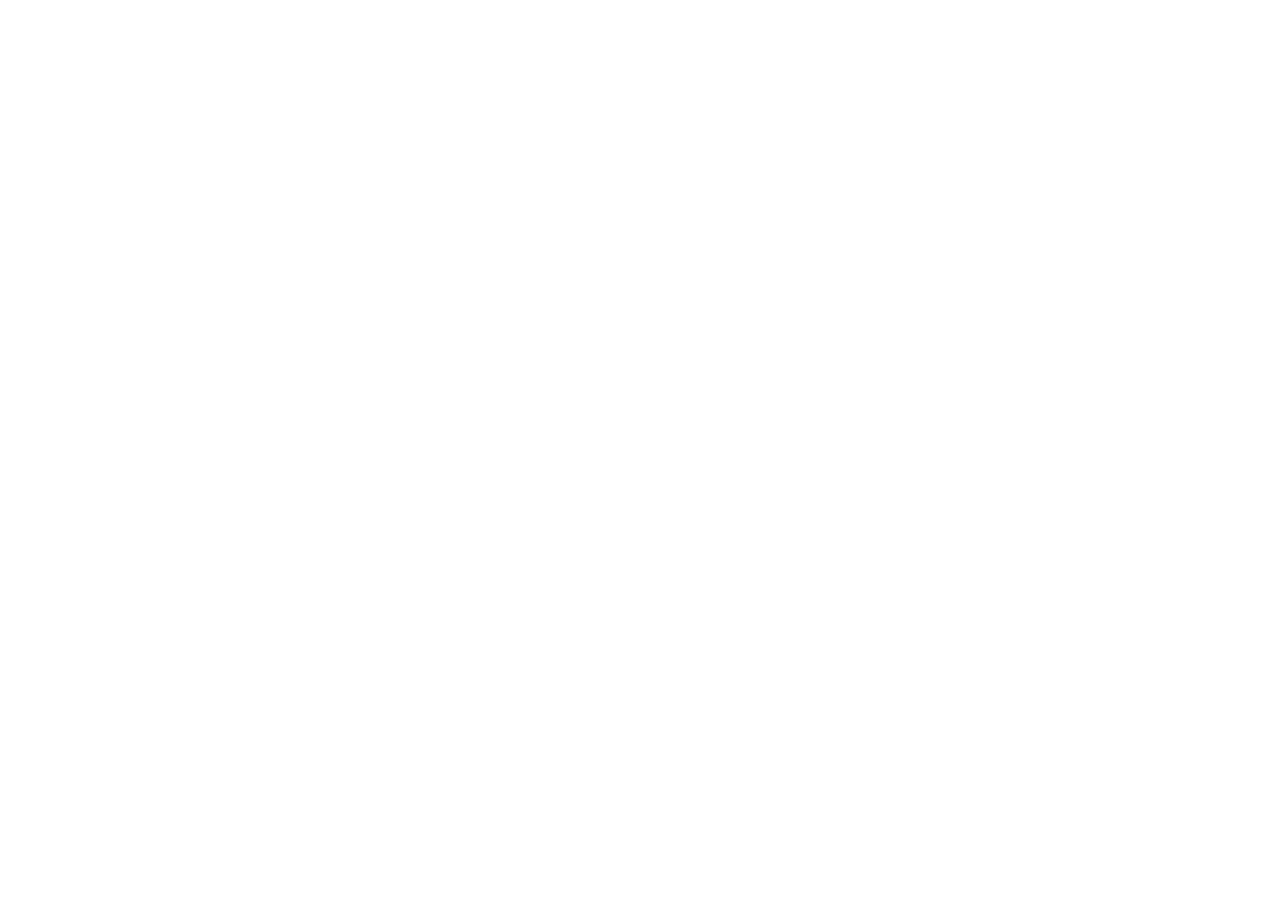
==== index.html @ 72440d2d "image slider with coding design" ====
<html lang="en">
<head>
    <meta charset="UTF-8">
    <meta name="viewport" content="width=device-width, initial-scale=1.0">
    <title>Image Slider with CodeDesign</title>
</head>
<body>
    
</body>
</html>
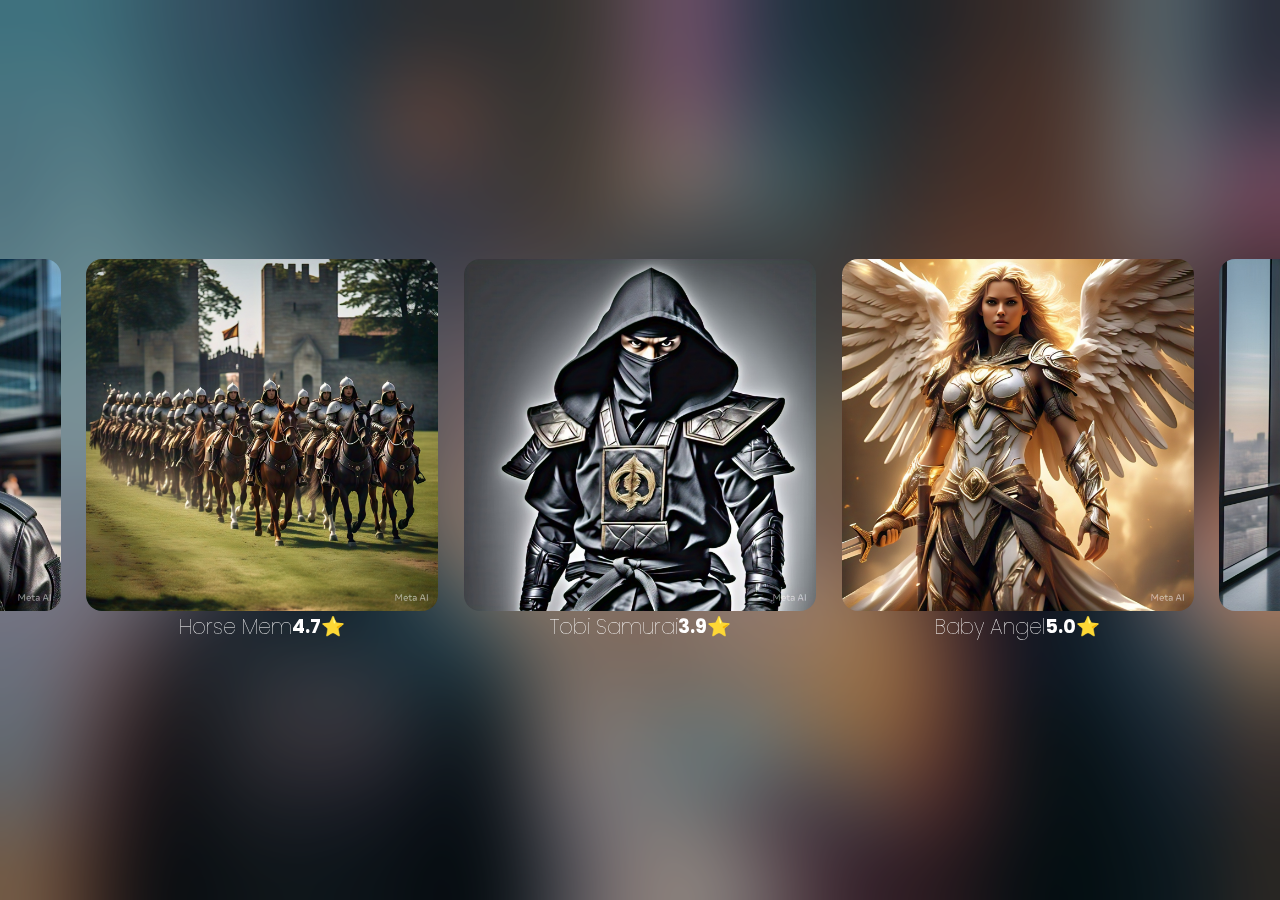
==== commit 0bdfddbf: "omor i no understand many parts o" ====
--- a/index.html
+++ b/index.html
@@ -2,9 +2,99 @@
 <head>
     <meta charset="UTF-8">
     <meta name="viewport" content="width=device-width, initial-scale=1.0">
+
+    <link rel="preconnect" href="https://fonts.googleapis.com">
+<link rel="preconnect" href="https://fonts.gstatic.com" crossorigin>
+<link href="https://fonts.googleapis.com/css2?family=Poppins:ital,wght@0,100;0,200;0,300;0,400;0,500;0,600;0,700;0,800;0,900;1,100;1,200;1,300;1,400;1,500;1,600;1,700;1,800;1,900&family=Roboto:ital,wght@0,100..900;1,100..900&display=swap" rel="stylesheet">
+
+    <link rel="stylesheet" href="style.css">
     <title>Image Slider with CodeDesign</title>
 </head>
 <body>
-    
+    <div class="slider">
+        <ul class="cards">
+
+            <li class="card">
+                <img src="img/cat.jpg" alt="">
+                
+                <div>
+                    <h1>Cats on Titans</h1>
+                    <p>4.9⭐</p>
+                </div>
+
+
+            </li>
+
+            <li class="card">
+                <img src="img/IMG-20250302-WA0029.jpg" alt="">
+                
+                <div>
+                    <h1>Glass man</h1>
+                    <p>43.7⭐</p>
+                </div>
+
+
+            </li>
+
+            <li class="card">
+                <img src="img/IMG-20250302-WA0030.jpg" alt="">
+                
+                <div>
+                    <h1>Horse mem</h1>
+                    <p>4.7⭐</p>
+                </div>
+
+
+            </li>
+
+            <li class="card">
+                <img src="img/IMG-20250302-WA0031.jpg" alt="">
+                
+                <div>
+                    <h1>Tobi samurai</h1>
+                    <p>3.9⭐</p>
+                </div>
+
+
+            </li>
+
+            <li class="card">
+                <img src="img/IMG-20250302-WA0032.jpg" alt="">
+                
+                <div>
+                    <h1>Baby angel</h1>
+                    <p>5.0⭐</p>
+                </div>
+
+
+            </li>
+
+            <li class="card">
+                <img src="img/IMG-20250302-WA0033.jpg" alt="">
+                
+                <div>
+                    <h1>Business drill</h1>
+                    <p>4.6⭐</p>
+                </div>
+
+
+            </li>
+
+            <li class="card">
+                <img src="img/IMG-20250302-WA0034.jpg" alt="">
+                
+                <div>
+                    <h1>Dog breed</h1>
+                    <p>4.5⭐</p>
+                </div>
+
+
+            </li>
+
+            
+        </ul>
+    </div>
+
+    <script src="script.js"></script>
 </body>
 </html>--- a/style.css
+++ b/style.css
@@ -0,0 +1,75 @@
+* {
+    margin: 0;
+    padding: 0;
+    box-sizing: border-box;
+    font-family: 'Poppins', serif;
+}
+
+.slider {
+    max-width: 100%;
+    /* background-color: aqua; */
+    height: 100vh;
+    background: url(img/guys.jpg) right / 200% no-repeat fixed;
+    position: relative;
+    display: flex;
+    justify-content: center;
+    align-items: center;
+    overflow-x: auto;
+}
+
+.slider::before {
+    content: '';
+    position: absolute;
+    width: 100%;
+    height: 100%;
+    background-color: #0004;
+    backdrop-filter: blur(50px);
+}
+
+.slider .cards {
+    position: absolute;
+    list-style-type: none;
+    padding-inline: 1.6rem;
+    transition: .4s;
+    display: flex;
+    gap: 1.6rem;
+    transition: left 2s cubic-bezier(0.23, 1, 0.320, 1);
+    
+}
+
+.card {
+    color: #fff;
+    cursor: pointer;
+
+}
+
+.card:hover {
+    scale: 1.08;
+    border: 2px solid #ff1133;
+}
+
+.card img {
+    height: 22rem;
+    border-radius: 1rem;
+}
+
+.card div {
+    display: flex;
+    align-items: center;
+    justify-content: center;
+}
+
+.card h1 {
+    font-size: 1.3rem;
+    font-weight: 100;
+    text-transform: capitalize;
+}
+
+.card {
+    font-size: 1.2rem;
+    font-weight: bold;
+}
+
+.slider::-webkit-scrollbar {
+    display: none;
+}